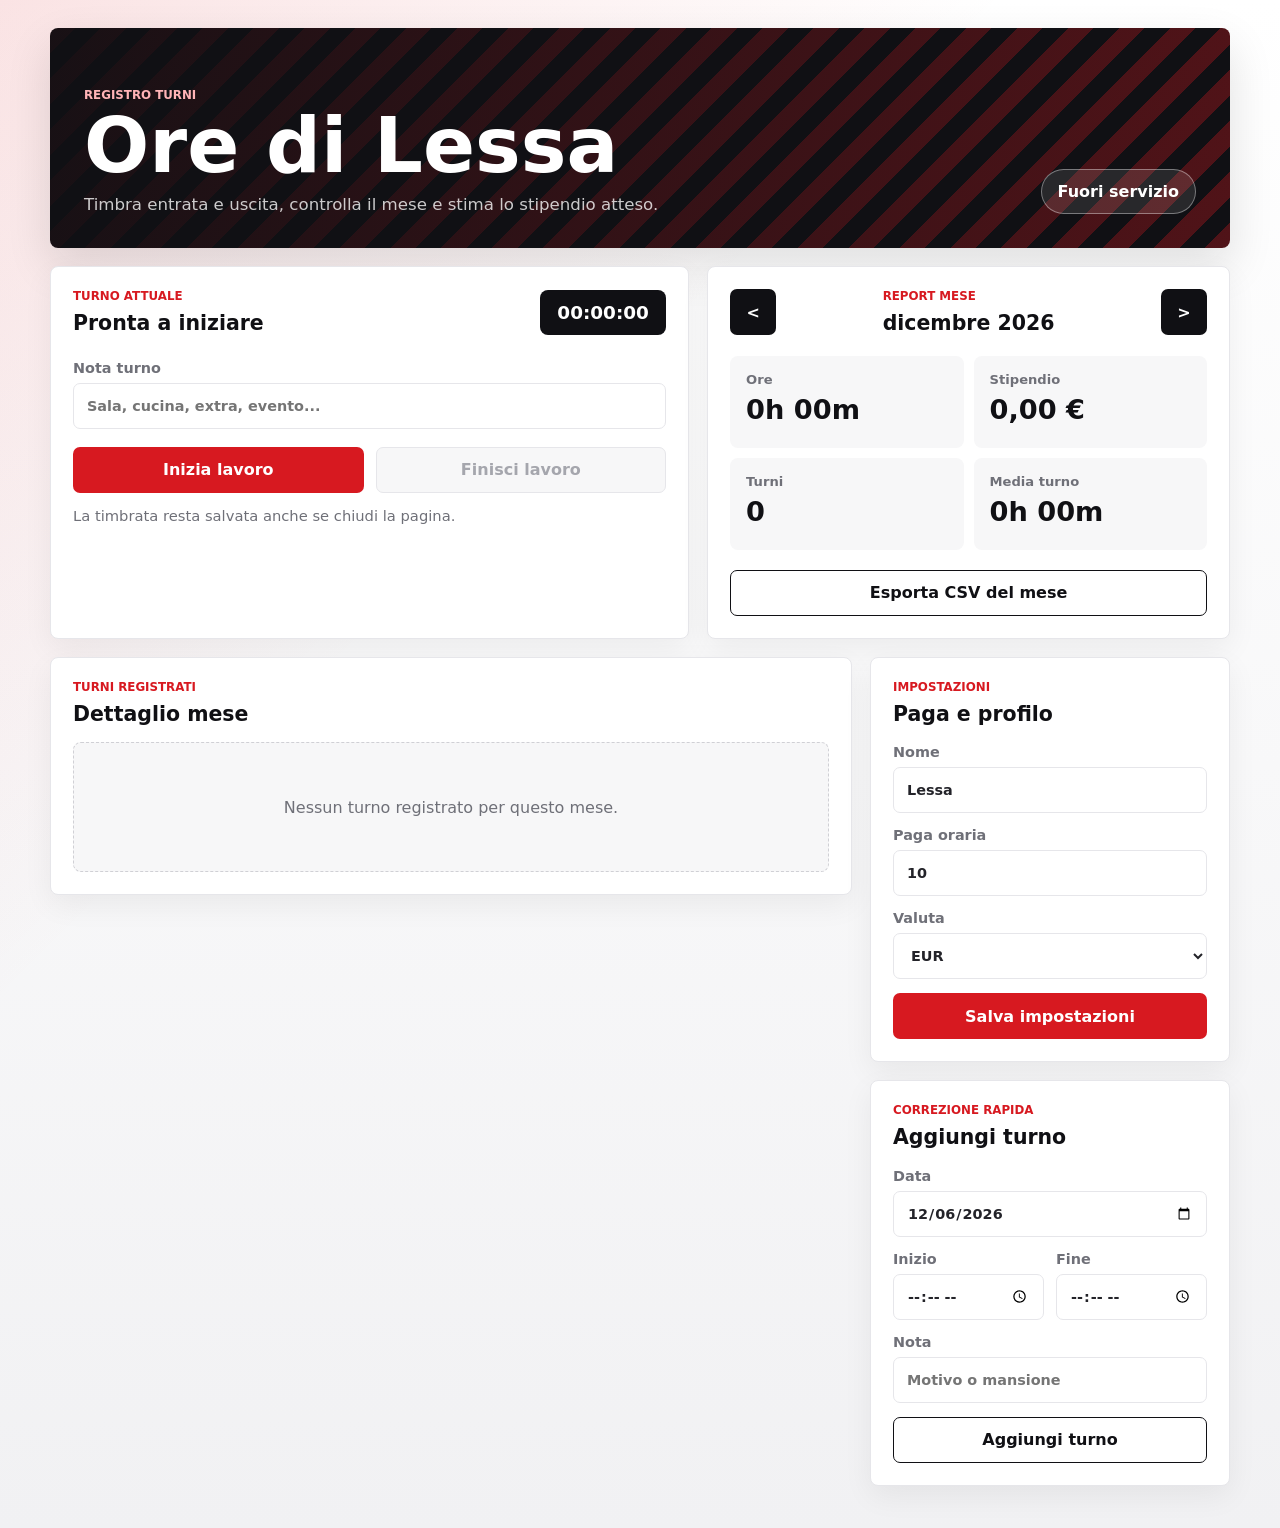
==== index.html @ e98b7be6 "Add root redirect for deployment" ====
<!doctype html>
<html lang="it">
  <head>
    <meta charset="utf-8">
    <meta name="viewport" content="width=device-width, initial-scale=1">
    <meta http-equiv="refresh" content="0; url=./timecard/">
    <title>Ore di Lessa</title>
    <style>
      body {
        min-height: 100vh;
        display: grid;
        place-items: center;
        margin: 0;
        font-family: system-ui, -apple-system, BlinkMacSystemFont, "Segoe UI", sans-serif;
        color: #101014;
        background: #ffffff;
      }

      a {
        color: #d71920;
        font-weight: 800;
      }
    </style>
  </head>
  <body>
    <p>Sto aprendo <a href="./timecard/">Ore di Lessa</a>.</p>
    <script>
      window.location.replace("./timecard/");
    </script>
  </body>
</html>
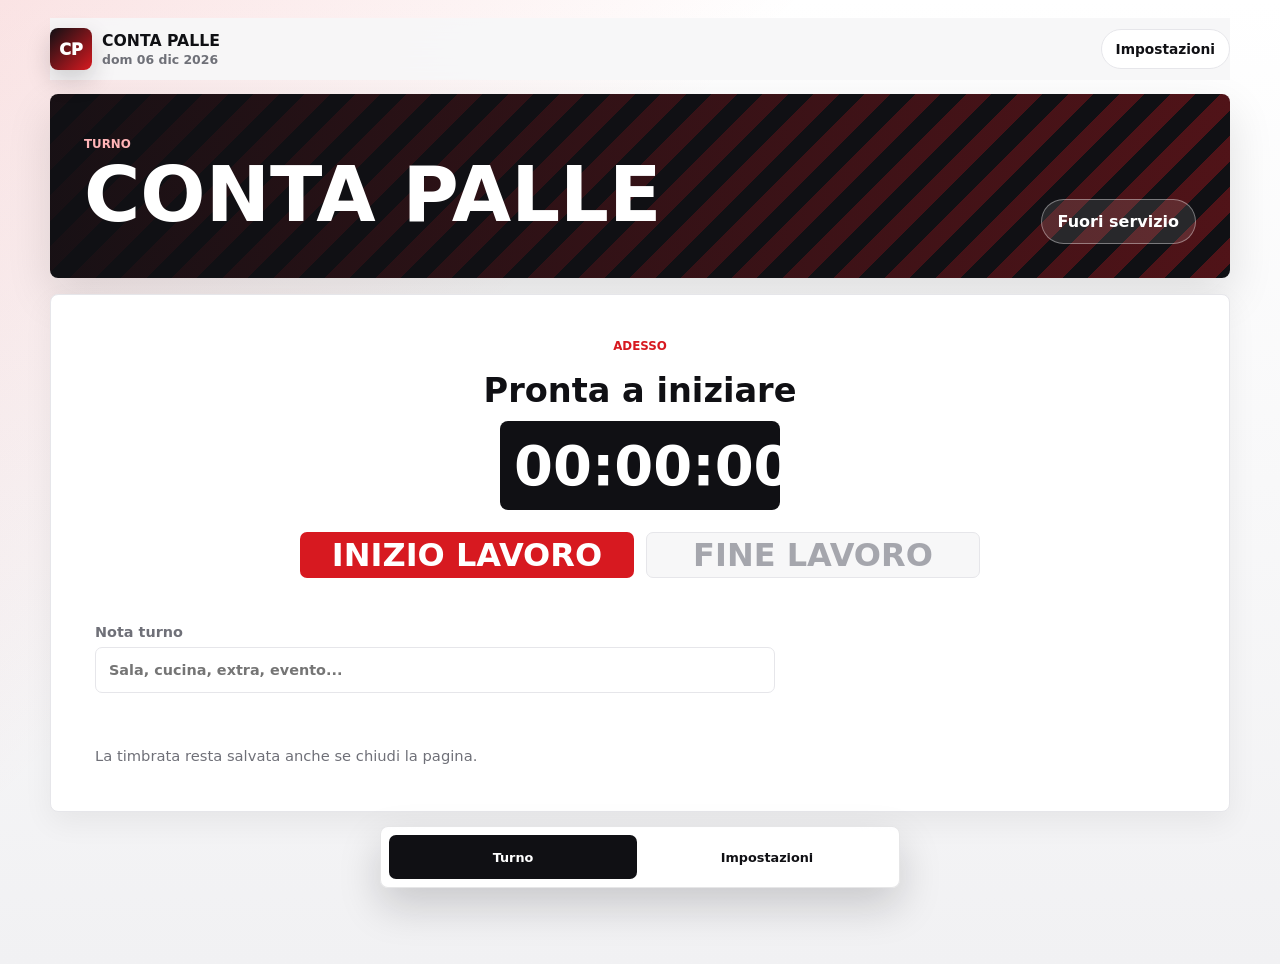
==== commit 9f59c356: "Focus home on clock in flow" ====
--- a/index.html
+++ b/index.html
@@ -4,7 +4,7 @@
     <meta charset="utf-8">
     <meta name="viewport" content="width=device-width, initial-scale=1">
     <meta http-equiv="refresh" content="0; url=./timecard/">
-    <title>Ore di Lessa</title>
+    <title>CONTA PALLE</title>
     <style>
       body {
         min-height: 100vh;
@@ -23,7 +23,7 @@
     </style>
   </head>
   <body>
-    <p>Sto aprendo <a href="./timecard/">Ore di Lessa</a>.</p>
+    <p>Sto aprendo <a href="./timecard/">CONTA PALLE</a>.</p>
     <script>
       window.location.replace("./timecard/");
     </script>
